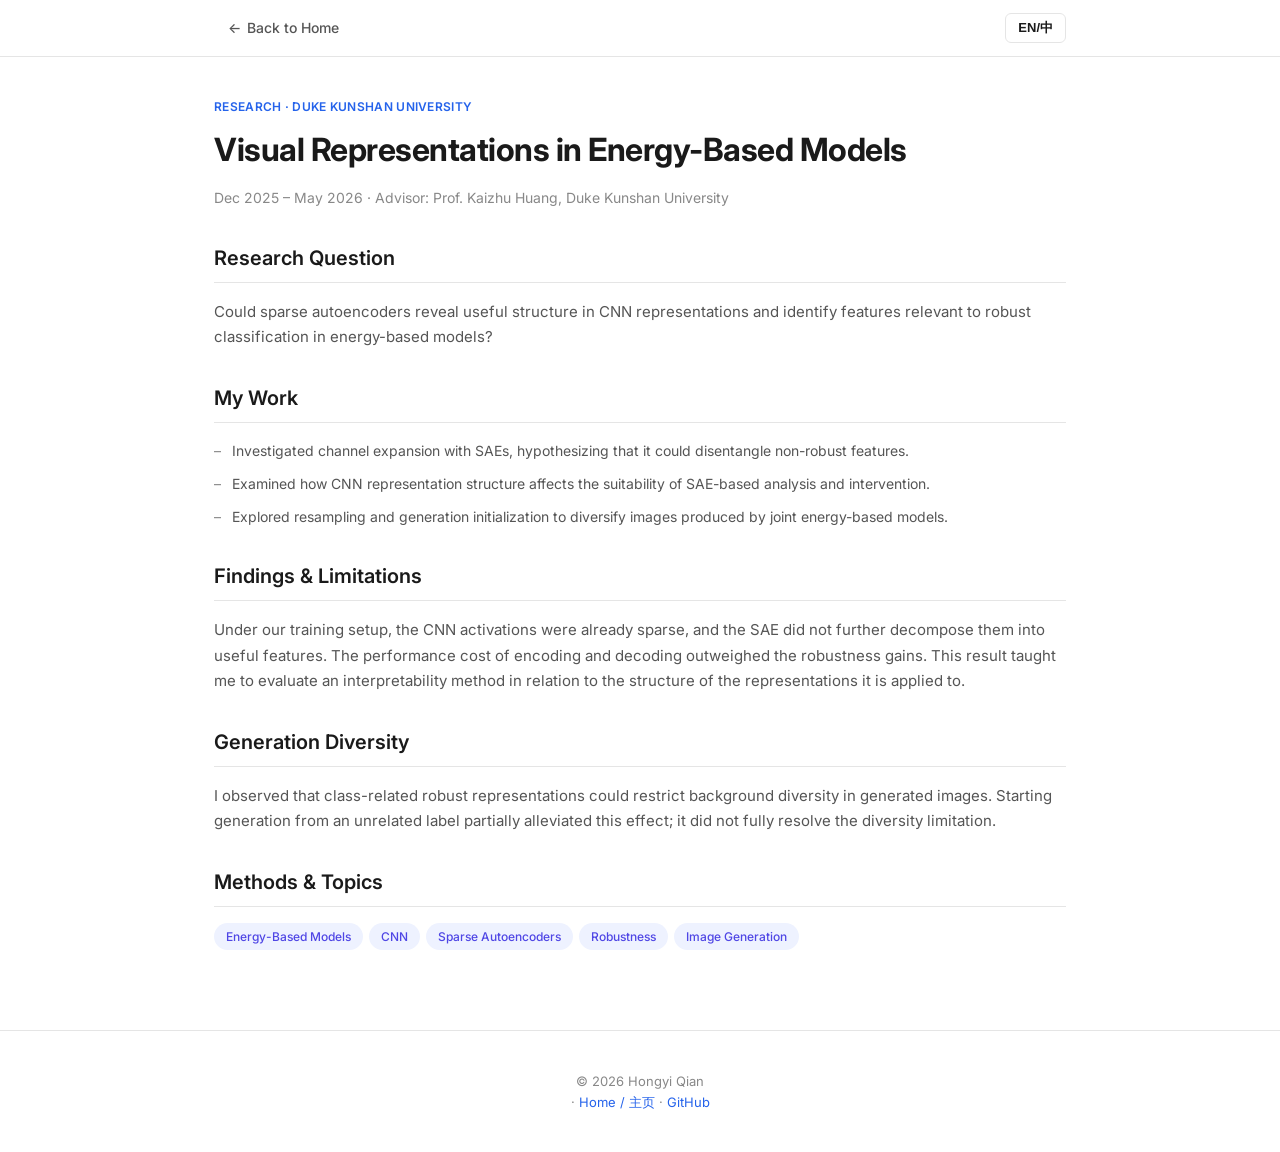
==== project-energy.html @ 0327f88a "Update bilingual research portfolio from SOP and CV" ====
<!DOCTYPE html>
<html lang="en">
<head>
  <meta charset="UTF-8">
  <meta name="viewport" content="width=device-width, initial-scale=1.0">
  <title>Visual Representations in Energy-Based Models | Hongyi Qian</title>
  <meta name="description" content="Exploring SAE channel expansion for robust classification and background diversity in energy-based image generation.">
  <link rel="preconnect" href="https://fonts.googleapis.com">
  <link rel="preconnect" href="https://fonts.gstatic.com" crossorigin>
  <link href="https://fonts.googleapis.com/css2?family=Inter:wght@400;500;600;700&display=swap" rel="stylesheet">
  <style>
    :root {
      --text: #1a1a1a;
      --text-secondary: #555;
      --text-muted: #888;
      --accent: #2563eb;
      --border: #e5e5e5;
      --bg: #ffffff;
      --bg-secondary: #f8f9fa;
      --tag-bg: #eef2ff;
      --tag-text: #4f46e5;
    }

    * { margin: 0; padding: 0; box-sizing: border-box; }

    body {
      font-family: 'Inter', -apple-system, BlinkMacSystemFont, sans-serif;
      background: var(--bg);
      color: var(--text);
      line-height: 1.6;
      font-size: 15px;
    }

    a { color: var(--accent); text-decoration: none; }
    a:hover { text-decoration: underline; }

    .lang-en, .lang-zh { display: none; }
    body[lang="en"] .lang-en { display: block; }
    body[lang="zh"] .lang-zh { display: block; }

    .lang-toggle {
      font-size: 13px;
      font-weight: 600;
      padding: 5px 12px;
      border-radius: 6px;
      border: 1px solid var(--border);
      background: var(--bg);
      color: var(--text);
      cursor: pointer;
      transition: all 0.2s;
    }

    .lang-toggle:hover { background: var(--bg-secondary); border-color: #ccc; }

    nav {
      position: sticky;
      top: 0;
      background: rgba(255, 255, 255, 0.95);
      backdrop-filter: blur(8px);
      border-bottom: 1px solid var(--border);
      z-index: 100;
    }

    .nav-container {
      max-width: 900px;
      margin: 0 auto;
      padding: 0 24px;
      display: flex;
      align-items: center;
      justify-content: space-between;
      height: 56px;
    }

    .back-link {
      font-size: 14px;
      font-weight: 500;
      color: var(--text-secondary);
      display: inline-flex;
      align-items: center;
      gap: 6px;
      padding: 6px 14px;
      border-radius: 6px;
      transition: all 0.2s;
    }

    .back-link:hover { background: var(--bg-secondary); color: var(--text); text-decoration: none; }

    .container {
      max-width: 900px;
      margin: 0 auto;
      padding: 40px 24px;
    }

    .project-header { margin-bottom: 32px; }

    .project-label {
      font-size: 12px;
      font-weight: 600;
      text-transform: uppercase;
      letter-spacing: 0.3px;
      color: var(--accent);
      margin-bottom: 8px;
    }

    h1 {
      font-size: 32px;
      font-weight: 700;
      letter-spacing: -0.5px;
      margin-bottom: 12px;
    }

    .project-meta {
      font-size: 14px;
      color: var(--text-muted);
      margin-bottom: 16px;
    }

    .github-btn {
      display: inline-flex;
      align-items: center;
      gap: 8px;
      background: var(--text);
      color: var(--bg);
      padding: 10px 20px;
      border-radius: 8px;
      font-size: 14px;
      font-weight: 500;
      transition: opacity 0.2s;
    }

    .github-btn:hover { opacity: 0.85; text-decoration: none; }

    .github-btn svg { width: 16px; height: 16px; fill: currentColor; }

    h2 {
      font-size: 20px;
      font-weight: 600;
      margin: 32px 0 16px;
      padding-bottom: 8px;
      border-bottom: 1px solid var(--border);
    }

    p {
      font-size: 15px;
      color: var(--text-secondary);
      line-height: 1.7;
      margin-bottom: 16px;
    }

    ul {
      list-style: none;
      padding: 0;
      margin-bottom: 20px;
    }

    ul li {
      position: relative;
      padding-left: 18px;
      margin-bottom: 10px;
      font-size: 14px;
      color: var(--text-secondary);
      line-height: 1.65;
    }

    ul li::before {
      content: "\2013";
      position: absolute;
      left: 0;
      color: var(--text-muted);
    }

    .tags {
      display: flex;
      flex-wrap: wrap;
      gap: 6px;
      margin-top: 8px;
    }

    .tag {
      font-size: 12px;
      font-weight: 500;
      padding: 4px 12px;
      border-radius: 100px;
      background: var(--tag-bg);
      color: var(--tag-text);
    }

    .highlight-box {
      background: var(--bg-secondary);
      border-radius: 10px;
      padding: 20px 24px;
      margin: 20px 0;
      border-left: 3px solid var(--accent);
    }

    .highlight-box p { margin: 0; font-size: 14px; }
    .highlight-box strong { color: var(--text); }

    footer {
      text-align: center;
      padding: 40px 24px;
      border-top: 1px solid var(--border);
      font-size: 13px;
      color: var(--text-muted);
      margin-top: 40px;
    }

    @media (max-width: 640px) {
      h1 { font-size: 26px; }
      .nav-container { padding: 0 16px; }
    }
  </style>
</head>
<body lang="en">

  <nav>
    <div class="nav-container">
      <a href="index.html" class="back-link">&larr; <span class="lang-en">Back to Home</span><span class="lang-zh">返回主页</span></a>
      <button class="lang-toggle" onclick="toggleLang()" title="Switch language">
        <span class="lang-en">EN/中</span><span class="lang-zh">中/EN</span>
      </button>
    </div>
  </nav>

  <main class="container">
    <div class="lang-en"><div class="project-header"><div class="project-label">Research · Duke Kunshan University</div><h1>Visual Representations in Energy-Based Models</h1><div class="project-meta">Dec 2025 – May 2026 · Advisor: Prof. Kaizhu Huang, Duke Kunshan University</div></div>
<h2>Research Question</h2><p>Could sparse autoencoders reveal useful structure in CNN representations and identify features relevant to robust classification in energy-based models?</p>
<h2>My Work</h2><ul><li>Investigated channel expansion with SAEs, hypothesizing that it could disentangle non-robust features.</li><li>Examined how CNN representation structure affects the suitability of SAE-based analysis and intervention.</li><li>Explored resampling and generation initialization to diversify images produced by joint energy-based models.</li></ul>
<h2>Findings &amp; Limitations</h2><p>Under our training setup, the CNN activations were already sparse, and the SAE did not further decompose them into useful features. The performance cost of encoding and decoding outweighed the robustness gains. This result taught me to evaluate an interpretability method in relation to the structure of the representations it is applied to.</p>
<h2>Generation Diversity</h2><p>I observed that class-related robust representations could restrict background diversity in generated images. Starting generation from an unrelated label partially alleviated this effect; it did not fully resolve the diversity limitation.</p>
<h2>Methods &amp; Topics</h2><div class="tags"><span class="tag">Energy-Based Models</span><span class="tag">CNN</span><span class="tag">Sparse Autoencoders</span><span class="tag">Robustness</span><span class="tag">Image Generation</span></div>
    </div>
    <div class="lang-zh"><div class="project-header"><div class="project-label">研究项目 · 昆山杜克大学</div><h1>能量模型中的视觉表征</h1><div class="project-meta">2025年12月 – 2026年5月 · 导师：Kaizhu Huang 教授，昆山杜克大学</div></div>
<h2>研究问题</h2><p>稀疏自编码器能否揭示 CNN 表征中的有效结构，并找到与能量模型鲁棒分类相关的特征？</p>
<h2>我的工作</h2><ul><li>研究通过 SAE 扩展通道维度，检验其能否解耦非鲁棒特征的假设。</li><li>考察 CNN 表征结构如何影响 SAE 分析与干预的适用性。</li><li>探索重采样和生成初始化方法，提高联合能量模型生成图像的多样性。</li></ul>
<h2>发现与局限</h2><p>在本实验设置下，CNN 激活已经较为稀疏，SAE 未能进一步分解出有用特征，编解码的性能代价也超过了鲁棒性收益。这一结果促使我结合表征自身的结构，判断可解释性方法是否适用。</p>
<h2>生成多样性</h2><p>我观察到，与类别相关的鲁棒表征可能限制生成图像的背景多样性。从无关类别开始生成，可以部分缓解这一现象，但没有完全解决多样性受限的问题。</p>
<h2>方法与主题</h2><div class="tags"><span class="tag">Energy-Based Models</span><span class="tag">CNN</span><span class="tag">Sparse Autoencoders</span><span class="tag">Robustness</span><span class="tag">Image Generation</span></div>
    </div>
  </main>

  <footer>
    <span class="lang-en">&copy; 2026 Hongyi Qian</span>
    <span class="lang-zh">&copy; 2026 钱弘毅</span>
    &middot; <a href="index.html">Home / 主页</a> &middot;
    <a href="https://github.com/MaverickBeta" target="_blank">GitHub</a>
  </footer>

  <script>
    (function() {
      var saved = localStorage.getItem('lang');
      document.body.setAttribute('lang', saved === 'zh' ? 'zh' : 'en');
      document.documentElement.setAttribute('lang', saved === 'zh' ? 'zh-CN' : 'en');
    })();
    function toggleLang() {
      var current = document.body.getAttribute('lang');
      var next = current === 'en' ? 'zh' : 'en';
      document.body.setAttribute('lang', next);
      document.documentElement.setAttribute('lang', next === 'zh' ? 'zh-CN' : 'en');
      localStorage.setItem('lang', next);
    }
  </script>

</body>
</html>
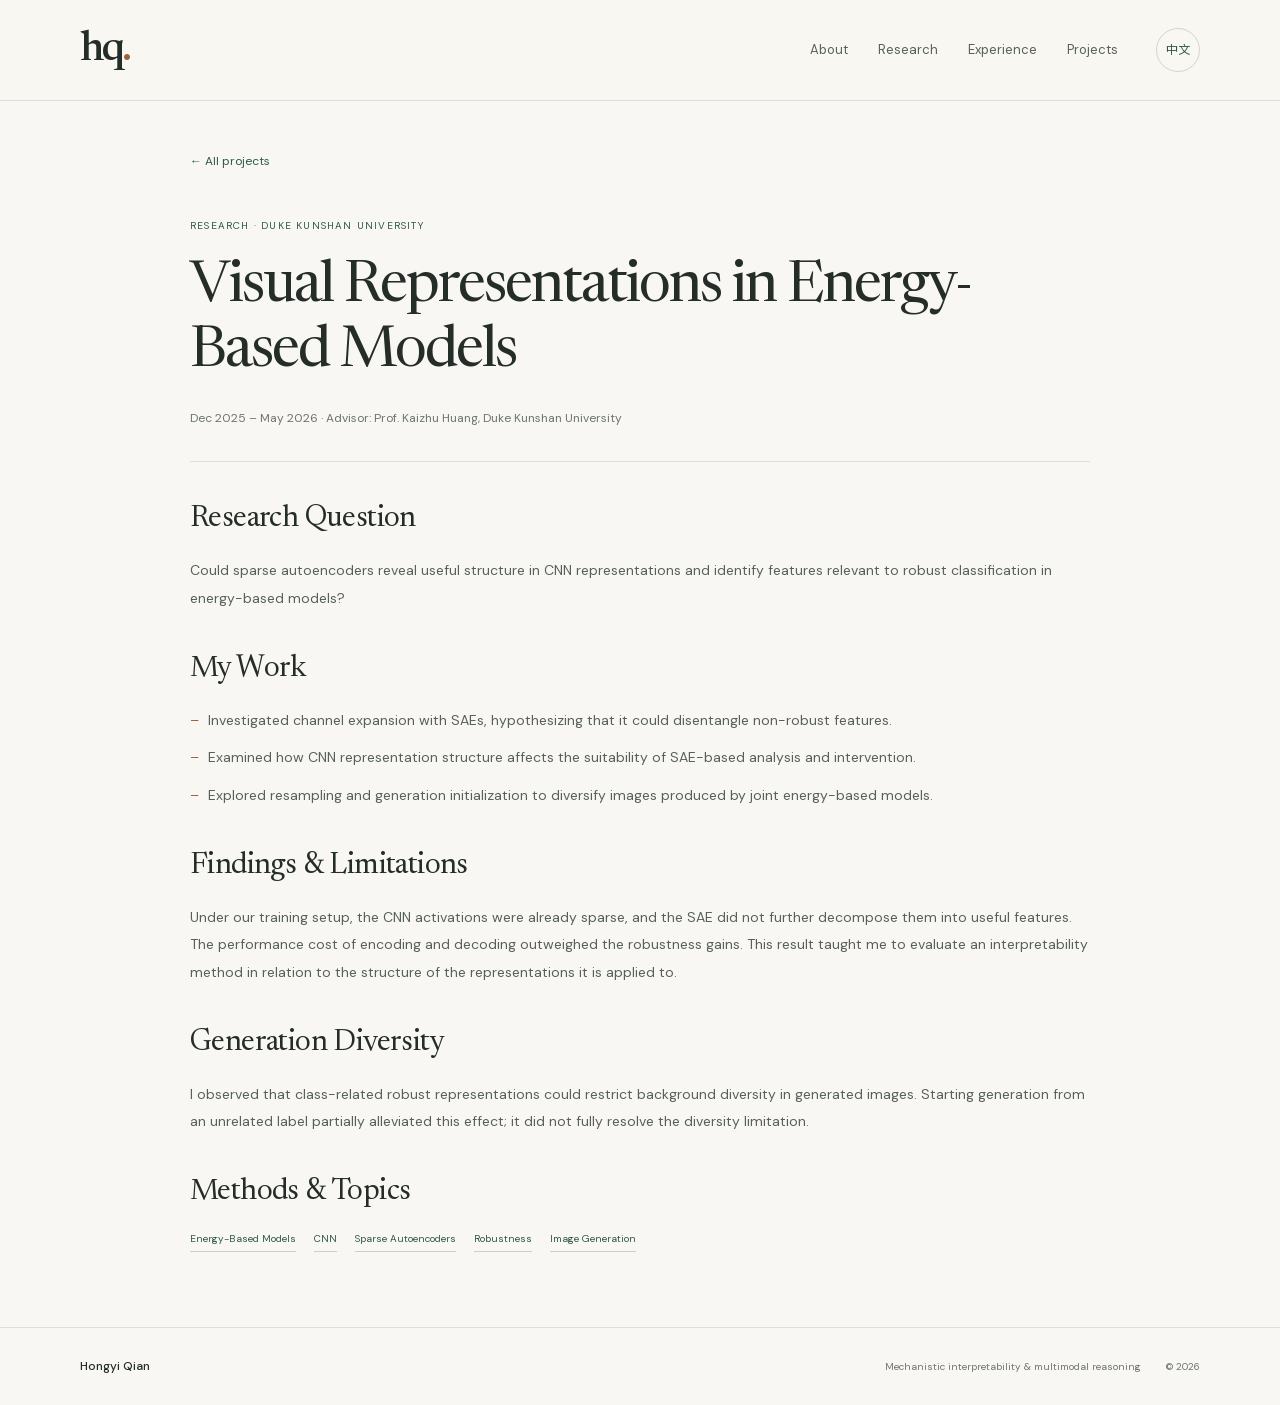
==== commit 7f722c13: "Redesign portfolio typography and move projects to dedicated page" ====
--- a/project-energy.html
+++ b/project-energy.html
@@ -3,263 +3,81 @@
 <head>
   <meta charset="UTF-8">
   <meta name="viewport" content="width=device-width, initial-scale=1.0">
+  <meta name="theme-color" content="#f8f7f3">
   <title>Visual Representations in Energy-Based Models | Hongyi Qian</title>
   <meta name="description" content="Exploring SAE channel expansion for robust classification and background diversity in energy-based image generation.">
-  <link rel="preconnect" href="https://fonts.googleapis.com">
-  <link rel="preconnect" href="https://fonts.gstatic.com" crossorigin>
-  <link href="https://fonts.googleapis.com/css2?family=Inter:wght@400;500;600;700&display=swap" rel="stylesheet">
-  <style>
-    :root {
-      --text: #1a1a1a;
-      --text-secondary: #555;
-      --text-muted: #888;
-      --accent: #2563eb;
-      --border: #e5e5e5;
-      --bg: #ffffff;
-      --bg-secondary: #f8f9fa;
-      --tag-bg: #eef2ff;
-      --tag-text: #4f46e5;
-    }
-
-    * { margin: 0; padding: 0; box-sizing: border-box; }
-
-    body {
-      font-family: 'Inter', -apple-system, BlinkMacSystemFont, sans-serif;
-      background: var(--bg);
-      color: var(--text);
-      line-height: 1.6;
-      font-size: 15px;
-    }
-
-    a { color: var(--accent); text-decoration: none; }
-    a:hover { text-decoration: underline; }
-
-    .lang-en, .lang-zh { display: none; }
-    body[lang="en"] .lang-en { display: block; }
-    body[lang="zh"] .lang-zh { display: block; }
-
-    .lang-toggle {
-      font-size: 13px;
-      font-weight: 600;
-      padding: 5px 12px;
-      border-radius: 6px;
-      border: 1px solid var(--border);
-      background: var(--bg);
-      color: var(--text);
-      cursor: pointer;
-      transition: all 0.2s;
-    }
-
-    .lang-toggle:hover { background: var(--bg-secondary); border-color: #ccc; }
-
-    nav {
-      position: sticky;
-      top: 0;
-      background: rgba(255, 255, 255, 0.95);
-      backdrop-filter: blur(8px);
-      border-bottom: 1px solid var(--border);
-      z-index: 100;
-    }
-
-    .nav-container {
-      max-width: 900px;
-      margin: 0 auto;
-      padding: 0 24px;
-      display: flex;
-      align-items: center;
-      justify-content: space-between;
-      height: 56px;
-    }
-
-    .back-link {
-      font-size: 14px;
-      font-weight: 500;
-      color: var(--text-secondary);
-      display: inline-flex;
-      align-items: center;
-      gap: 6px;
-      padding: 6px 14px;
-      border-radius: 6px;
-      transition: all 0.2s;
-    }
-
-    .back-link:hover { background: var(--bg-secondary); color: var(--text); text-decoration: none; }
-
-    .container {
-      max-width: 900px;
-      margin: 0 auto;
-      padding: 40px 24px;
-    }
-
-    .project-header { margin-bottom: 32px; }
-
-    .project-label {
-      font-size: 12px;
-      font-weight: 600;
-      text-transform: uppercase;
-      letter-spacing: 0.3px;
-      color: var(--accent);
-      margin-bottom: 8px;
-    }
-
-    h1 {
-      font-size: 32px;
-      font-weight: 700;
-      letter-spacing: -0.5px;
-      margin-bottom: 12px;
-    }
-
-    .project-meta {
-      font-size: 14px;
-      color: var(--text-muted);
-      margin-bottom: 16px;
-    }
-
-    .github-btn {
-      display: inline-flex;
-      align-items: center;
-      gap: 8px;
-      background: var(--text);
-      color: var(--bg);
-      padding: 10px 20px;
-      border-radius: 8px;
-      font-size: 14px;
-      font-weight: 500;
-      transition: opacity 0.2s;
-    }
-
-    .github-btn:hover { opacity: 0.85; text-decoration: none; }
-
-    .github-btn svg { width: 16px; height: 16px; fill: currentColor; }
-
-    h2 {
-      font-size: 20px;
-      font-weight: 600;
-      margin: 32px 0 16px;
-      padding-bottom: 8px;
-      border-bottom: 1px solid var(--border);
-    }
-
-    p {
-      font-size: 15px;
-      color: var(--text-secondary);
-      line-height: 1.7;
-      margin-bottom: 16px;
-    }
-
-    ul {
-      list-style: none;
-      padding: 0;
-      margin-bottom: 20px;
-    }
-
-    ul li {
-      position: relative;
-      padding-left: 18px;
-      margin-bottom: 10px;
-      font-size: 14px;
-      color: var(--text-secondary);
-      line-height: 1.65;
-    }
-
-    ul li::before {
-      content: "\2013";
-      position: absolute;
-      left: 0;
-      color: var(--text-muted);
-    }
-
-    .tags {
-      display: flex;
-      flex-wrap: wrap;
-      gap: 6px;
-      margin-top: 8px;
-    }
-
-    .tag {
-      font-size: 12px;
-      font-weight: 500;
-      padding: 4px 12px;
-      border-radius: 100px;
-      background: var(--tag-bg);
-      color: var(--tag-text);
-    }
-
-    .highlight-box {
-      background: var(--bg-secondary);
-      border-radius: 10px;
-      padding: 20px 24px;
-      margin: 20px 0;
-      border-left: 3px solid var(--accent);
-    }
-
-    .highlight-box p { margin: 0; font-size: 14px; }
-    .highlight-box strong { color: var(--text); }
-
-    footer {
-      text-align: center;
-      padding: 40px 24px;
-      border-top: 1px solid var(--border);
-      font-size: 13px;
-      color: var(--text-muted);
-      margin-top: 40px;
-    }
-
-    @media (max-width: 640px) {
-      h1 { font-size: 26px; }
-      .nav-container { padding: 0 16px; }
-    }
-  </style>
+  <link rel="preload" href="assets/fonts/newsreader.woff2" as="font" type="font/woff2" crossorigin>
+  <link rel="preload" href="assets/fonts/dm-sans.woff2" as="font" type="font/woff2" crossorigin>
+  <link rel="stylesheet" href="site.css">
+  <script src="site.js" defer></script>
 </head>
-<body lang="en">
-
-  <nav>
-    <div class="nav-container">
-      <a href="index.html" class="back-link">&larr; <span class="lang-en">Back to Home</span><span class="lang-zh">返回主页</span></a>
-      <button class="lang-toggle" onclick="toggleLang()" title="Switch language">
-        <span class="lang-en">EN/中</span><span class="lang-zh">中/EN</span>
-      </button>
+<body lang="en" class="detail-page"><header class="site-header">
+  <nav class="nav-container" aria-label="Main navigation">
+    <a class="wordmark" href="index.html" aria-label="Hongyi Qian home">hq<span class="wordmark-dot">.</span></a>
+    <div class="nav-right">
+      <div class="nav-links">
+        <a href="index.html#main"><span class="lang-en">About</span><span class="lang-zh">关于</span></a>
+        <a href="index.html#research"><span class="lang-en">Research</span><span class="lang-zh">研究</span></a>
+        <a href="index.html#experience"><span class="lang-en">Experience</span><span class="lang-zh">经历</span></a>
+        <a href="projects.html"><span class="lang-en">Projects</span><span class="lang-zh">项目</span></a>
+      </div>
+      <button class="lang-toggle" type="button" aria-label="Switch to Chinese"><span class="lang-en">中文</span><span class="lang-zh">EN</span></button>
     </div>
   </nav>
-
-  <main class="container">
-    <div class="lang-en"><div class="project-header"><div class="project-label">Research · Duke Kunshan University</div><h1>Visual Representations in Energy-Based Models</h1><div class="project-meta">Dec 2025 – May 2026 · Advisor: Prof. Kaizhu Huang, Duke Kunshan University</div></div>
-<h2>Research Question</h2><p>Could sparse autoencoders reveal useful structure in CNN representations and identify features relevant to robust classification in energy-based models?</p>
-<h2>My Work</h2><ul><li>Investigated channel expansion with SAEs, hypothesizing that it could disentangle non-robust features.</li><li>Examined how CNN representation structure affects the suitability of SAE-based analysis and intervention.</li><li>Explored resampling and generation initialization to diversify images produced by joint energy-based models.</li></ul>
-<h2>Findings &amp; Limitations</h2><p>Under our training setup, the CNN activations were already sparse, and the SAE did not further decompose them into useful features. The performance cost of encoding and decoding outweighed the robustness gains. This result taught me to evaluate an interpretability method in relation to the structure of the representations it is applied to.</p>
-<h2>Generation Diversity</h2><p>I observed that class-related robust representations could restrict background diversity in generated images. Starting generation from an unrelated label partially alleviated this effect; it did not fully resolve the diversity limitation.</p>
-<h2>Methods &amp; Topics</h2><div class="tags"><span class="tag">Energy-Based Models</span><span class="tag">CNN</span><span class="tag">Sparse Autoencoders</span><span class="tag">Robustness</span><span class="tag">Image Generation</span></div>
+</header><main class="container project-detail page-width">
+    <a href="projects.html" class="back-link">← <span class="lang-en">All projects</span><span class="lang-zh">全部项目</span></a><div class="lang-en">
+<div class="project-header">
+<div class="project-label">Research · Duke Kunshan University</div>
+<h1>Visual Representations in Energy-Based Models</h1>
+<div class="project-meta">Dec 2025 – May 2026 · Advisor: Prof. Kaizhu Huang, Duke Kunshan University</div>
+</div>
+<h2>Research Question</h2>
+<p>Could sparse autoencoders reveal useful structure in CNN representations and identify features relevant to robust classification in energy-based models?</p>
+<h2>My Work</h2>
+<ul>
+<li>Investigated channel expansion with SAEs, hypothesizing that it could disentangle non-robust features.</li>
+<li>Examined how CNN representation structure affects the suitability of SAE-based analysis and intervention.</li>
+<li>Explored resampling and generation initialization to diversify images produced by joint energy-based models.</li>
+</ul>
+<h2>Findings &amp; Limitations</h2>
+<p>Under our training setup, the CNN activations were already sparse, and the SAE did not further decompose them into useful features. The performance cost of encoding and decoding outweighed the robustness gains. This result taught me to evaluate an interpretability method in relation to the structure of the representations it is applied to.</p>
+<h2>Generation Diversity</h2>
+<p>I observed that class-related robust representations could restrict background diversity in generated images. Starting generation from an unrelated label partially alleviated this effect; it did not fully resolve the diversity limitation.</p>
+<h2>Methods &amp; Topics</h2>
+<div class="tags">
+<span class="tag">Energy-Based Models</span><span class="tag">CNN</span><span class="tag">Sparse Autoencoders</span><span class="tag">Robustness</span><span class="tag">Image Generation</span>
+</div>
     </div>
-    <div class="lang-zh"><div class="project-header"><div class="project-label">研究项目 · 昆山杜克大学</div><h1>能量模型中的视觉表征</h1><div class="project-meta">2025年12月 – 2026年5月 · 导师：Kaizhu Huang 教授，昆山杜克大学</div></div>
-<h2>研究问题</h2><p>稀疏自编码器能否揭示 CNN 表征中的有效结构，并找到与能量模型鲁棒分类相关的特征？</p>
-<h2>我的工作</h2><ul><li>研究通过 SAE 扩展通道维度，检验其能否解耦非鲁棒特征的假设。</li><li>考察 CNN 表征结构如何影响 SAE 分析与干预的适用性。</li><li>探索重采样和生成初始化方法，提高联合能量模型生成图像的多样性。</li></ul>
-<h2>发现与局限</h2><p>在本实验设置下，CNN 激活已经较为稀疏，SAE 未能进一步分解出有用特征，编解码的性能代价也超过了鲁棒性收益。这一结果促使我结合表征自身的结构，判断可解释性方法是否适用。</p>
-<h2>生成多样性</h2><p>我观察到，与类别相关的鲁棒表征可能限制生成图像的背景多样性。从无关类别开始生成，可以部分缓解这一现象，但没有完全解决多样性受限的问题。</p>
-<h2>方法与主题</h2><div class="tags"><span class="tag">Energy-Based Models</span><span class="tag">CNN</span><span class="tag">Sparse Autoencoders</span><span class="tag">Robustness</span><span class="tag">Image Generation</span></div>
+    <div class="lang-zh">
+<div class="project-header">
+<div class="project-label">研究项目 · 昆山杜克大学</div>
+<h1>能量模型中的视觉表征</h1>
+<div class="project-meta">2025年12月 – 2026年5月 · 导师：Kaizhu Huang 教授，昆山杜克大学</div>
+</div>
+<h2>研究问题</h2>
+<p>稀疏自编码器能否揭示 CNN 表征中的有效结构，并找到与能量模型鲁棒分类相关的特征？</p>
+<h2>我的工作</h2>
+<ul>
+<li>研究通过 SAE 扩展通道维度，检验其能否解耦非鲁棒特征的假设。</li>
+<li>考察 CNN 表征结构如何影响 SAE 分析与干预的适用性。</li>
+<li>探索重采样和生成初始化方法，提高联合能量模型生成图像的多样性。</li>
+</ul>
+<h2>发现与局限</h2>
+<p>在本实验设置下，CNN 激活已经较为稀疏，SAE 未能进一步分解出有用特征，编解码的性能代价也超过了鲁棒性收益。这一结果促使我结合表征自身的结构，判断可解释性方法是否适用。</p>
+<h2>生成多样性</h2>
+<p>我观察到，与类别相关的鲁棒表征可能限制生成图像的背景多样性。从无关类别开始生成，可以部分缓解这一现象，但没有完全解决多样性受限的问题。</p>
+<h2>方法与主题</h2>
+<div class="tags">
+<span class="tag">Energy-Based Models</span><span class="tag">CNN</span><span class="tag">Sparse Autoencoders</span><span class="tag">Robustness</span><span class="tag">Image Generation</span>
+</div>
     </div>
   </main>
 
-  <footer>
-    <span class="lang-en">&copy; 2026 Hongyi Qian</span>
-    <span class="lang-zh">&copy; 2026 钱弘毅</span>
-    &middot; <a href="index.html">Home / 主页</a> &middot;
-    <a href="https://github.com/MaverickBeta" target="_blank">GitHub</a>
-  </footer>
 
-  <script>
-    (function() {
-      var saved = localStorage.getItem('lang');
-      document.body.setAttribute('lang', saved === 'zh' ? 'zh' : 'en');
-      document.documentElement.setAttribute('lang', saved === 'zh' ? 'zh-CN' : 'en');
-    })();
-    function toggleLang() {
-      var current = document.body.getAttribute('lang');
-      var next = current === 'en' ? 'zh' : 'en';
-      document.body.setAttribute('lang', next);
-      document.documentElement.setAttribute('lang', next === 'zh' ? 'zh-CN' : 'en');
-      localStorage.setItem('lang', next);
-    }
-  </script>
-
+<footer class="site-footer"><div class="footer-inner">
+  <a class="footer-name" href="index.html"><span class="lang-en">Hongyi Qian</span><span class="lang-zh">钱弘毅</span></a>
+  <span class="footer-note"><span class="lang-en">Mechanistic interpretability &amp; multimodal reasoning</span><span class="lang-zh">机制可解释性与多模态推理</span></span>
+  <span class="copyright">&copy; 2026</span>
+</div></footer>
 </body>
 </html>
--- a/site.css
+++ b/site.css
@@ -0,0 +1,295 @@
+@font-face {
+  font-family: 'Newsreader';
+  font-style: normal;
+  font-weight: 400 500;
+  font-display: swap;
+  src: url('assets/fonts/newsreader.woff2') format('woff2');
+}
+
+@font-face {
+  font-family: 'DM Sans';
+  font-style: normal;
+  font-weight: 400 700;
+  font-display: swap;
+  src: url('assets/fonts/dm-sans.woff2') format('woff2');
+}
+
+@font-face {
+  font-family: 'Noto Serif SC';
+  font-style: normal;
+  font-weight: 400 600;
+  font-display: swap;
+  src: url('assets/fonts/noto-serif-sc.woff2') format('woff2');
+  unicode-range: U+2E80-9FFF, U+F900-FAFF, U+FF00-FFEF, U+3000-303F;
+}
+
+@font-face {
+  font-family: 'Noto Sans SC';
+  font-style: normal;
+  font-weight: 400 600;
+  font-display: swap;
+  src: url('assets/fonts/noto-sans-sc.woff2') format('woff2');
+  unicode-range: U+2E80-9FFF, U+F900-FAFF, U+FF00-FFEF, U+3000-303F;
+}
+
+:root {
+  --bg: #f8f7f3;
+  --text: #252d29;
+  --text-secondary: #58605a;
+  --text-muted: #6d756d;
+  --accent: #2e5847;
+  --warm: #9e6044;
+  --border: #dedfd6;
+  --serif: 'Newsreader', 'Noto Serif SC', 'Songti SC', Georgia, serif;
+  --sans: 'DM Sans', 'Noto Sans SC', -apple-system, BlinkMacSystemFont, sans-serif;
+}
+* { box-sizing: border-box; }
+html { scroll-behavior: smooth; }
+body { margin: 0; color: var(--text); background: var(--bg); font: 16px/1.75 var(--sans); -webkit-font-smoothing: antialiased; }
+body[lang="zh"] { line-height: 1.9; }
+::selection { background: #dce5d8; color: #203a2e; }
+a { color: inherit; text-decoration: none; }
+button { font: inherit; }
+a, button { -webkit-tap-highlight-color: transparent; }
+a:focus-visible, button:focus-visible { outline: 2px solid var(--accent); outline-offset: 6px; border-radius: 2px; }
+button { cursor: pointer; }
+h1, h2, h3, h4, p { margin: 0; }
+.lang-en, .lang-zh { display: none; }
+body[lang="en"] .lang-en, body[lang="zh"] .lang-zh { display: revert; }
+.page-width { width: min(1120px, calc(100% - 112px)); margin-inline: auto; }
+.site-header { background: rgba(248,247,243,.96); border-bottom: 1px solid var(--border); }
+.nav-container { width: min(1120px, calc(100% - 112px)); min-height: 100px; margin: auto; display: flex; align-items: center; justify-content: space-between; gap: 32px; }
+.wordmark { font: 500 42px/1 var(--serif); letter-spacing: -3px; padding: 10px 0; }
+.wordmark-dot { color: var(--warm); }
+.nav-right, .nav-links { display: flex; align-items: center; }
+.nav-right { gap: 38px; }
+.nav-links { gap: 30px; }
+.nav-links a { font-size: 13px; color: var(--text-secondary); padding: 10px 0; position: relative; }
+.nav-links a::after { content: ''; position: absolute; height: 1px; background: var(--accent); left: 0; right: 100%; bottom: 4px; transition: right .2s; }
+.nav-links a:hover::after, .nav-links a.active::after { right: 0; }
+.nav-links a:hover, .nav-links a.active { color: var(--accent); }
+.lang-toggle { display: inline-flex; align-items: center; justify-content: center; padding: 0; white-space: nowrap; border: 1px solid #d2d7ca; border-radius: 100%; width: 44px; height: 44px; background: transparent; color: var(--accent); font-size: 12px; transition: background .2s; flex-shrink: 0; }
+.lang-toggle:hover { background: #e9ede3; }
+.eyebrow { display: block; font-size: 10px; line-height: 1.7; letter-spacing: .15em; text-transform: uppercase; font-weight: 600; color: var(--accent); }
+.hero { display: grid; grid-template-columns: minmax(0, 1fr) 250px; gap: 100px; padding-top: 100px; padding-bottom: 100px; }
+.hero h1 { font: 400 clamp(68px, 7.8vw, 112px)/1.05 var(--serif); letter-spacing: -.055em; margin: 26px 0 28px; }
+body[lang="zh"] .hero h1 { font-size: clamp(60px, 6.2vw, 88px); font-weight: 500; letter-spacing: .025em; margin: 30px 0 36px; }
+.name-period { color: var(--warm); }
+.hero-focus { font: 400 34px/1.2 var(--serif); letter-spacing: -.025em; color: var(--accent); }
+body[lang="zh"] .hero-focus { font-size: 28px; line-height: 1.65; letter-spacing: .025em; }
+.hero-description { font-size: 15px; color: var(--text-secondary); max-width: 510px; margin-top: 24px; line-height: 1.9; }
+.contact-links { display: flex; flex-wrap: wrap; gap: 28px; margin-top: 35px; }
+.contact-links a { font-size: 12px; padding-bottom: 5px; border-bottom: 1px solid #c9cec2; }
+.contact-links a > span[aria-hidden] { color: var(--warm); margin-left: 9px; }
+.contact-links a:hover { color: var(--accent); border-color: var(--accent); }
+.hero-aside { padding-top: 8px; }
+.aside-marker { display: block; text-align: right; font-size: 10px; letter-spacing: .15em; color: var(--warm); padding-bottom: 31px; border-bottom: 1px solid var(--border); }
+.education-block { padding-top: 25px; }
+.institution { font: 400 26px/1.2 var(--serif); letter-spacing: -.025em; margin-top: 18px; }
+body[lang="zh"] .institution { font-size: 23px; line-height: 1.6; letter-spacing: 0; }
+.degree { font-size: 11px; margin-top: 7px; color: var(--text-secondary); }
+.second-institution { margin-top: 25px; }
+.academic-facts { border-top: 1px solid var(--border); margin-top: 27px; padding-top: 17px; }
+.academic-facts > div { display: flex; justify-content: space-between; gap: 10px; font-size: 11px; margin-bottom: 6px; }
+.academic-facts > div > span { color: var(--text-muted); }
+.academic-facts strong { font-weight: 500; }
+.study-note { margin-top: 19px; color: var(--text-muted); font-size: 11px; line-height: 1.8; }
+.content-section { border-top: 1px solid var(--border); padding-top: 60px; padding-bottom: 68px; scroll-margin-top: 30px; }
+.section-heading { display: flex; align-items: flex-end; justify-content: space-between; gap: 30px; margin-bottom: 40px; }
+.section-heading h2 { font: 400 52px/1.15 var(--serif); letter-spacing: -.035em; margin-top: 14px; }
+body[lang="zh"] .section-heading h2 { font-size: 38px; letter-spacing: .02em; font-weight: 500; }
+.section-note { color: var(--text-muted); font-size: 12px; line-height: 1.65; text-align: right; }
+.research-entry, .experience-entry { display: grid; grid-template-columns: 210px minmax(0, 1fr); gap: 38px; padding: 36px 0; border-top: 1px solid var(--border); }
+.entry-number { font: 400 31px/1 var(--serif); color: var(--warm); }
+.entry-date { font-size: 11px; color: var(--text-muted); margin-top: 12px; }
+.entry-body h3 { font: 400 27px/1.3 var(--serif); letter-spacing: -.015em; }
+body[lang="zh"] .entry-body h3 { font-size: 23px; line-height: 1.55; letter-spacing: 0; font-weight: 500; }
+.entry-affiliation { font-size: 11px; color: var(--accent); margin-top: 10px; }
+.entry-description { color: var(--text-secondary); font-size: 14px; line-height: 1.9; margin-top: 17px; max-width: 740px; }
+.entry-links { display: flex; flex-wrap: wrap; gap: 25px; margin-top: 20px; }
+.text-link { color: var(--accent); font-size: 12px; border-bottom: 1px solid #c3cbbb; padding-bottom: 3px; }
+.text-link span[aria-hidden] { margin-left: 8px; color: var(--warm); }
+.text-link:hover { border-color: var(--accent); }
+.experience-entry { padding: 30px 0; }
+.experience-entry .entry-date { margin: 0 0 11px; }
+.background-grid { display: grid; grid-template-columns: 1fr 1fr 1fr; gap: 60px; border-top: 1px solid var(--border); padding-top: 34px; }
+.small-heading { font-size: 10px; text-transform: uppercase; letter-spacing: .14em; font-weight: 600; color: var(--accent); margin-bottom: 22px; }
+.spaced-heading { margin-top: 32px; }
+.tools-line, .muted-copy { font-size: 12px; line-height: 2; color: var(--text-secondary); }
+.honor-item { font-size: 12px; margin-bottom: 20px; line-height: 1.85; }
+.honor-item strong { font-weight: 500; }
+.honor-item p { color: var(--text-muted); font-size: 11px; margin-top: 3px; }
+.contact-section { padding: 47px 0 60px; border-top: 1px solid var(--border); }
+.email-large { font: 400 clamp(27px, 4vw, 49px)/1.3 var(--serif); letter-spacing: -.025em; display: inline-block; margin-top: 16px; }
+.email-large span { color: var(--warm); display: inline-block; margin-left: 24px; transition: transform .2s; }
+.email-large:hover span { transform: translate(3px,-3px); }
+.site-footer { border-top: 1px solid var(--border); padding: 28px 0; }
+.footer-inner { width: min(1120px, calc(100% - 112px)); margin: auto; display: flex; align-items: center; gap: 25px; font-size: 10px; color: var(--text-muted); }
+.footer-name { color: var(--text); font-weight: 500; font-size: 12px; }
+.footer-note { margin-left: auto; }
+.copyright { white-space: nowrap; }
+
+/* Independent project index */
+.projects-main { padding-top: 82px; padding-bottom: 80px; }
+.page-intro { max-width: 760px; padding-bottom: 60px; }
+.page-intro h1 { font: 400 88px/1.05 var(--serif); letter-spacing: -.045em; margin: 24px 0; }
+body[lang="zh"] .page-intro h1 { font-size: 64px; font-weight: 500; letter-spacing: .02em; }
+.page-lede { font-size: 15px; color: var(--text-secondary); max-width: 560px; }
+.project-collection { margin-top: 24px; margin-bottom: 50px; }
+.collection-heading { color: var(--accent); font-size: 11px; letter-spacing: .13em; text-transform: uppercase; font-weight: 500; margin-bottom: 20px; }
+.project-row { display: grid; grid-template-columns: 64px minmax(0,1fr) 48px; gap: 22px; align-items: start; padding: 30px 0; border-top: 1px solid var(--border); transition: color .2s; }
+.project-index { font: 400 26px/1.3 var(--serif); color: var(--warm); }
+.project-row h3 { font: 400 28px/1.3 var(--serif); letter-spacing: -.01em; }
+body[lang="zh"] .project-row h3 { font-size: 22px; line-height: 1.5; letter-spacing: 0; }
+.project-row p { color: var(--text-secondary); font-size: 13px; margin-top: 10px; max-width: 660px; }
+.project-arrow { font-size: 26px; color: var(--accent); text-align: right; transition: transform .2s; }
+.project-row:hover { color: var(--accent); }
+.project-row:hover .project-arrow { transform: translate(3px,-3px); }
+.back-home { border-top: 1px solid var(--border); padding-top: 24px; }
+
+/* Detail pages share the same type and color system. */
+.project-detail { max-width: 900px; padding: 45px 0 75px; }
+.back-link { font-size: 12px; color: var(--accent); display: inline-block; margin-bottom: 45px; }
+.back-link:hover { text-decoration: underline; text-underline-offset: 4px; }
+.project-header { border-bottom: 1px solid var(--border); padding-bottom: 32px; margin-bottom: 36px; }
+.project-label { color: var(--accent); font-size: 10px; text-transform: uppercase; letter-spacing: .12em; margin-bottom: 20px; }
+.project-detail h1 { font: 400 clamp(38px,4.5vw,62px)/1.13 var(--serif); letter-spacing: -.035em; margin-bottom: 22px; }
+body[lang="zh"] .project-detail h1 { font-size: clamp(30px,3.8vw,46px); letter-spacing: .01em; line-height: 1.45; }
+.project-meta { color: var(--text-muted); font-size: 12px; line-height: 1.9; }
+.github-btn { color: var(--accent); display: inline-flex; align-items: center; gap: 8px; font-size: 12px; padding: 12px 0 0; }
+.github-btn:hover { text-decoration: underline; }
+.github-btn svg { width: 15px; height: 15px; fill: currentColor; }
+.project-detail h2 { font: 400 30px/1.3 var(--serif); letter-spacing: -.02em; margin: 38px 0 18px; }
+body[lang="zh"] .project-detail h2 { font-size: 24px; line-height: 1.6; letter-spacing: 0; }
+.project-detail h3 { font-family: var(--sans); }
+.project-detail p, .project-detail li { font-size: 14px; line-height: 1.95; color: var(--text-secondary); }
+.project-detail p { margin-bottom: 16px; }
+.project-detail ul { list-style: none; padding: 0; margin: 0 0 22px; }
+.project-detail li { padding-left: 18px; position: relative; margin-bottom: 10px; }
+.project-detail li::before { content: '–'; position: absolute; left: 0; color: var(--warm); }
+.project-detail strong { color: var(--text); font-weight: 550; }
+.highlight-box { border-left: 2px solid #b0bdab; padding: 5px 0 5px 22px; margin: 24px 0; }
+.highlight-box p { margin: 0; }
+.tags { display: flex; flex-wrap: wrap; gap: 8px 18px; margin-top: 16px; }
+.tag { color: var(--accent); border-bottom: 1px solid #cbd2c3; font-size: 10px; padding-bottom: 3px; }
+.feature-table { width: 100%; border-collapse: collapse; margin: 20px 0; font-size: 12px; }
+.feature-table th, .feature-table td { text-align: left; padding: 12px 10px; border-bottom: 1px solid var(--border); vertical-align: top; color: var(--text-secondary); }
+.feature-table th { color: var(--accent); font-weight: 500; background: #efefe8; }
+.status-badge { font-size: 10px; color: var(--accent); }
+.team-roles { display: grid; grid-template-columns: repeat(auto-fit,minmax(150px,1fr)); gap: 16px; padding-block: 12px; }
+.team-role { font-size: 11px; color: var(--text-secondary); }
+.team-role strong { font-size: 13px; }
+.badge { display: inline-block; color: var(--accent); border-bottom: 1px solid #cbd2c3; font-size: 11px; padding-bottom: 3px; margin-top: 16px; }
+.deliverables-grid { display: grid; grid-template-columns: repeat(auto-fit,minmax(200px,1fr)); gap: 24px; margin-block: 24px; }
+.deliverable-item { border-top: 1px solid var(--border); padding-top: 15px; }
+.deliverable-item strong { display: block; font-size: 13px; margin-bottom: 6px; }
+.deliverable-item span { color: var(--text-secondary); font-size: 12px; line-height: 1.8; }
+code { font-size: .9em; background: #efefe8; padding: 2px 4px; border-radius: 2px; overflow-wrap: anywhere; }
+
+@media (min-width: 1600px) { .hero { padding-block: 120px; } }
+@media (max-width: 1050px) {
+  .hero { gap: 55px; grid-template-columns: minmax(0,1fr) 220px; }
+  .hero h1 { font-size: 85px; }
+  .hero-focus { font-size: 29px; }
+  .research-entry, .experience-entry { grid-template-columns: 160px minmax(0,1fr); gap: 30px; }
+  .background-grid { gap: 35px; }
+}
+@media (max-width: 760px) {
+  .page-width, .nav-container, .footer-inner { width: calc(100% - 48px); }
+  .nav-container { min-height: 84px; gap: 20px; }
+  .nav-right { gap: 22px; }
+  .nav-links { gap: 18px; }
+  .nav-links a { font-size: 12px; }
+  .hero { padding-top: 65px; padding-bottom: 60px; grid-template-columns: minmax(0,1fr); gap: 48px; }
+  .hero h1 { font-size: clamp(64px, 11vw, 90px); }
+  .hero-aside { display: grid; grid-template-columns: 130px 1fr; gap: 20px; padding-top: 25px; border-top: 1px solid var(--border); }
+  .aside-marker { text-align: left; border: 0; padding: 4px 0 0; }
+  .education-block { padding: 0; }
+  .institution { font-size: 24px; }
+  .institution br { display: none; }
+  .academic-facts { max-width: 300px; }
+  .content-section { padding-top: 42px; padding-bottom: 44px; }
+  .section-heading h2 { font-size: 44px; }
+  .research-entry, .experience-entry { grid-template-columns: 115px minmax(0,1fr); gap: 24px; }
+  .entry-body h3 { font-size: 24px; }
+  .background-grid { grid-template-columns: 1fr 1fr; gap: 38px; }
+  .background-grid > div:last-child { grid-column: 1 / -1; max-width: 430px; }
+  .footer-inner { flex-wrap: wrap; gap: 10px 20px; }
+  .footer-note { order: 3; width: 100%; margin: 0; }
+  .copyright { margin-left: auto; }
+  .projects-main { padding-top: 55px; }
+}
+@media (max-width: 540px) {
+  .nav-container { min-height: 110px; flex-wrap: wrap; gap: 0; padding: 15px 0 12px; }
+  .wordmark { font-size: 36px; padding: 0; }
+  .nav-right { display: contents; }
+  .lang-toggle { width: 36px; height: 36px; order: 1; }
+  .nav-links { order: 2; flex-basis: 100%; justify-content: space-between; gap: 8px; padding-top: 12px; }
+  .nav-links a { padding-block: 6px; font-size: 11px; }
+  .hero { padding-top: 48px; }
+  .hero h1 { font-size: clamp(53px, 12vw, 72px); margin-block: 23px 28px; white-space: nowrap; }
+  body[lang="zh"] .hero h1 { font-size: 58px; margin-block: 25px 28px; }
+  .hero-focus { font-size: 27px; }
+  body[lang="zh"] .hero-focus { font-size: 23px; }
+  .hero-description { font-size: 13px; margin-top: 20px; line-height: 1.9; }
+  .contact-links { gap: 20px; margin-top: 26px; }
+  .contact-links a { font-size: 11px; }
+  .hero-aside { grid-template-columns: minmax(0,1fr); gap: 15px; }
+  .aside-marker { display: none; }
+  .education-block { display: grid; grid-template-columns: minmax(0,1fr) minmax(0,1fr); gap: 0 20px; }
+  .education-block > .eyebrow { grid-column: 1 / -1; }
+  .institution { grid-column: 1; font-size: 21px; }
+  body[lang="zh"] .institution { font-size: 19px; }
+  .degree { grid-column: 1; font-size: 10px; }
+  .second-institution { margin-top: 18px; }
+  .academic-facts { grid-column: 2; grid-row: 2 / 5; align-self: start; margin-top: 20px; padding-top: 0; border: 0; }
+  .academic-facts > div { display: block; margin-bottom: 16px; font-size: 10px; }
+  .academic-facts strong { display: block; font-size: 13px; margin-top: 3px; }
+  .study-note { grid-column: 2; grid-row: 5 / 7; margin-top: 0; font-size: 9px; }
+  .section-heading { margin-bottom: 28px; }
+  .section-heading h2 { font-size: 40px; }
+  body[lang="zh"] .section-heading h2 { font-size: 31px; }
+  .section-note { font-size: 10px; }
+  .eyebrow { font-size: 9px; letter-spacing: .12em; }
+  .research-entry, .experience-entry { grid-template-columns: minmax(0,1fr); gap: 20px; padding: 27px 0; }
+  .entry-meta { display: flex; align-items: center; justify-content: space-between; gap: 15px; }
+  .entry-number { font-size: 25px; }
+  .entry-date, .experience-entry .entry-date { margin: 0; font-size: 10px; }
+  .experience-entry .entry-meta .eyebrow { font-size: 8px; }
+  .entry-body h3 { font-size: 25px; line-height: 1.3; }
+  body[lang="zh"] .entry-body h3 { font-size: 21px; }
+  .entry-affiliation { font-size: 10px; }
+  .entry-description { font-size: 13px; margin-top: 14px; }
+  .entry-links { gap: 18px; }
+  .text-link { font-size: 11px; }
+  .background-grid { grid-template-columns: 1fr; gap: 30px; }
+  .background-grid > div:last-child { grid-column: auto; }
+  .small-heading { margin-bottom: 16px; }
+  .spaced-heading { margin-top: 23px; }
+  .contact-section { padding-block: 36px 44px; }
+  .email-large { font-size: clamp(24px,6vw,32px); }
+  .email-large span { margin-left: 10px; }
+  .footer-note { font-size: 9px; }
+  .page-intro { padding-bottom: 28px; }
+  .page-intro h1 { font-size: 68px; }
+  body[lang="zh"] .page-intro h1 { font-size: 52px; }
+  .page-lede { font-size: 13px; }
+  .project-row { grid-template-columns: 28px minmax(0,1fr) 20px; gap: 12px; padding: 25px 0; }
+  .project-row h3 { font-size: 25px; }
+  body[lang="zh"] .project-row h3 { font-size: 21px; }
+  .project-row p { font-size: 12px; }
+  .project-index, .project-arrow { font-size: 21px; }
+  .project-detail { padding-top: 30px; }
+  .back-link { margin-bottom: 32px; }
+  .project-detail h1 { font-size: 38px; }
+  .project-detail h2 { font-size: 27px; }
+  .project-detail p, .project-detail li { font-size: 13px; }
+  .project-meta { font-size: 10px; }
+  .feature-table { table-layout: fixed; font-size: 10px; }
+  .feature-table th, .feature-table td { padding: 9px 5px; overflow-wrap: anywhere; }
+  .highlight-box { padding-left: 16px; }
+}
+@media (prefers-reduced-motion: reduce) {
+  html { scroll-behavior: auto; }
+  *, *::before, *::after { transition: none !important; }
+}
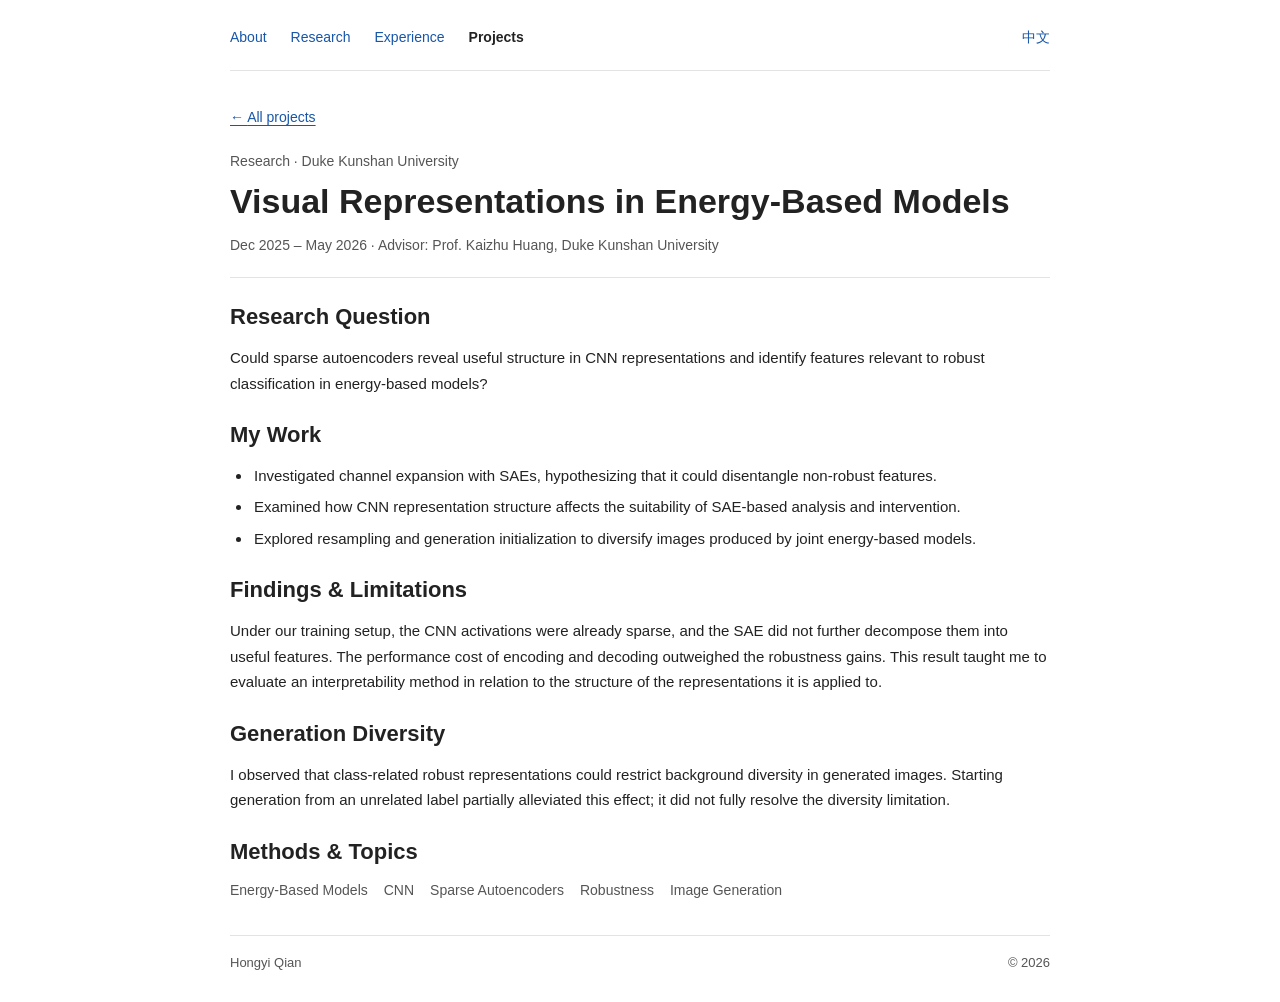
==== commit 84ff5728: "Unify simple styling across portfolio pages" ====
--- a/project-energy.html
+++ b/project-energy.html
@@ -3,28 +3,27 @@
 <head>
   <meta charset="UTF-8">
   <meta name="viewport" content="width=device-width, initial-scale=1.0">
-  <meta name="theme-color" content="#f8f7f3">
+  <meta name="theme-color" content="#ffffff">
   <title>Visual Representations in Energy-Based Models | Hongyi Qian</title>
   <meta name="description" content="Exploring SAE channel expansion for robust classification and background diversity in energy-based image generation.">
-  <link rel="preload" href="assets/fonts/newsreader.woff2" as="font" type="font/woff2" crossorigin>
-  <link rel="preload" href="assets/fonts/dm-sans.woff2" as="font" type="font/woff2" crossorigin>
-  <link rel="stylesheet" href="site.css">
+  <link rel="stylesheet" href="site.css?v=simple-20261105">
   <script src="site.js" defer></script>
 </head>
-<body lang="en" class="detail-page"><header class="site-header">
+<body lang="en" class="detail-page">
+<header class="site-header">
   <nav class="nav-container" aria-label="Main navigation">
-    <a class="wordmark" href="index.html" aria-label="Hongyi Qian home">hq<span class="wordmark-dot">.</span></a>
     <div class="nav-right">
       <div class="nav-links">
         <a href="index.html#main"><span class="lang-en">About</span><span class="lang-zh">关于</span></a>
         <a href="index.html#research"><span class="lang-en">Research</span><span class="lang-zh">研究</span></a>
         <a href="index.html#experience"><span class="lang-en">Experience</span><span class="lang-zh">经历</span></a>
-        <a href="projects.html"><span class="lang-en">Projects</span><span class="lang-zh">项目</span></a>
+        <a href="projects.html" class="active"><span class="lang-en">Projects</span><span class="lang-zh">项目</span></a>
       </div>
       <button class="lang-toggle" type="button" aria-label="Switch to Chinese"><span class="lang-en">中文</span><span class="lang-zh">EN</span></button>
     </div>
   </nav>
-</header><main class="container project-detail page-width">
+</header>
+<main class="container project-detail page-width">
     <a href="projects.html" class="back-link">← <span class="lang-en">All projects</span><span class="lang-zh">全部项目</span></a><div class="lang-en">
 <div class="project-header">
 <div class="project-label">Research · Duke Kunshan University</div>
@@ -76,7 +75,6 @@
 
 <footer class="site-footer"><div class="footer-inner">
   <a class="footer-name" href="index.html"><span class="lang-en">Hongyi Qian</span><span class="lang-zh">钱弘毅</span></a>
-  <span class="footer-note"><span class="lang-en">Mechanistic interpretability &amp; multimodal reasoning</span><span class="lang-zh">机制可解释性与多模态推理</span></span>
   <span class="copyright">&copy; 2026</span>
 </div></footer>
 </body>
--- a/site.css
+++ b/site.css
@@ -1,295 +1,152 @@
-@font-face {
-  font-family: 'Newsreader';
-  font-style: normal;
-  font-weight: 400 500;
-  font-display: swap;
-  src: url('assets/fonts/newsreader.woff2') format('woff2');
+:root {
+  color-scheme: light;
+  --text: #222;
+  --secondary: #555;
+  --link: #1756a9;
+  --border: #e3e3e3;
 }
 
-@font-face {
-  font-family: 'DM Sans';
-  font-style: normal;
-  font-weight: 400 700;
-  font-display: swap;
-  src: url('assets/fonts/dm-sans.woff2') format('woff2');
+* { box-sizing: border-box; }
+body {
+  margin: 0;
+  background: #fff;
+  color: var(--text);
+  font: 16px/1.7 -apple-system, BlinkMacSystemFont, "Segoe UI", Arial, "PingFang SC", "Microsoft YaHei", sans-serif;
+}
+h1, h2, h3, p { margin: 0; }
+h1 { font-size: 34px; font-weight: 600; line-height: 1.3; }
+h2 { font-size: 22px; font-weight: 600; line-height: 1.4; }
+h3 { font-size: 17px; font-weight: 600; line-height: 1.5; }
+a { color: var(--link); text-underline-offset: 3px; overflow-wrap: anywhere; }
+a:hover { text-decoration-thickness: 2px; }
+a:focus-visible, button:focus-visible {
+  outline: 2px solid var(--link);
+  outline-offset: 4px;
+}
+.lang-en, .lang-zh { display: none; }
+body[lang="en"] .lang-en, body[lang="zh"] .lang-zh { display: revert; }
+.page-width, .nav-container, .footer-inner {
+  width: min(820px, calc(100% - 48px));
+  margin-inline: auto;
 }
 
-@font-face {
-  font-family: 'Noto Serif SC';
-  font-style: normal;
-  font-weight: 400 600;
-  font-display: swap;
-  src: url('assets/fonts/noto-serif-sc.woff2') format('woff2');
-  unicode-range: U+2E80-9FFF, U+F900-FAFF, U+FF00-FFEF, U+3000-303F;
+.nav-container { padding: 22px 0 16px; border-bottom: 1px solid var(--border); }
+.nav-right { display: flex; align-items: center; justify-content: space-between; gap: 16px; }
+.nav-links { display: flex; flex-wrap: wrap; gap: 10px 24px; }
+.nav-links a { font-size: 14px; text-decoration: none; }
+.nav-links a:hover { text-decoration: underline; }
+.nav-links .active { color: var(--text); font-weight: 600; }
+.lang-toggle {
+  padding: 4px 0;
+  border: 0;
+  background: transparent;
+  color: var(--link);
+  font: inherit;
+  font-size: 14px;
+  cursor: pointer;
+  white-space: nowrap;
+}
+.lang-toggle:hover { text-decoration: underline; text-underline-offset: 3px; }
+
+.hero { padding-block: 32px 28px; }
+.hero h1 { font-size: 34px; font-weight: 600; line-height: 1.3; margin-bottom: 8px; }
+.profile-meta { font-size: 15px; color: var(--secondary); margin-bottom: 12px; }
+.hero-focus { font-size: 16px; }
+.hero-description { margin-top: 12px; }
+.contact-links { display: flex; flex-wrap: wrap; gap: 8px 22px; margin-top: 16px; }
+.contact-links a { font-size: 15px; }
+
+.content-section { border-top: 1px solid var(--border); padding-block: 24px; scroll-margin-top: 20px; }
+.section-heading { margin-bottom: 16px; }
+.section-heading h2 { font-size: 22px; font-weight: 600; line-height: 1.4; }
+.institution { font-size: 16px; font-weight: 600; }
+.degree { color: var(--secondary); font-size: 15px; }
+.second-institution { margin-top: 12px; }
+.academic-facts { display: flex; flex-wrap: wrap; gap: 4px 24px; margin-top: 12px; font-size: 14px; }
+.academic-facts > div > span { color: var(--secondary); margin-right: 8px; }
+.academic-facts strong { font-weight: 500; }
+.study-note { color: var(--secondary); font-size: 14px; margin-top: 8px; }
+
+.research-entry, .experience-entry { padding-block: 16px; }
+.research-entry:first-child, .experience-entry:first-of-type { padding-top: 0; }
+.research-entry:last-child, .experience-entry:last-child { padding-bottom: 0; }
+.entry-meta { color: var(--secondary); font-size: 13px; margin-bottom: 4px; }
+.entry-body h3 { font-size: 17px; font-weight: 600; line-height: 1.5; }
+.entry-affiliation { color: var(--secondary); font-size: 14px; margin-top: 3px; }
+.entry-description { font-size: 15px; margin-top: 8px; }
+.entry-links { display: flex; flex-wrap: wrap; gap: 6px 22px; margin-top: 8px; }
+.text-link { font-size: 14px; }
+.experience-entry .entry-meta { display: flex; flex-wrap: wrap; gap: 4px 12px; }
+
+.background-grid > div + div { margin-top: 20px; }
+.small-heading { font-size: 16px; font-weight: 600; margin-bottom: 8px; }
+.spaced-heading { margin-top: 20px; }
+.tools-line, .muted-copy { font-size: 15px; }
+.honor-item { font-size: 15px; margin-top: 12px; }
+.honor-item strong { font-weight: 500; }
+.honor-item p { color: var(--secondary); font-size: 14px; }
+.site-footer { padding-bottom: 28px; }
+.footer-inner { display: flex; gap: 16px; border-top: 1px solid var(--border); padding-top: 16px; font-size: 13px; color: var(--secondary); }
+.footer-name { color: var(--secondary); text-decoration: none; }
+.footer-name:hover { text-decoration: underline; }
+.copyright { margin-left: auto; }
+
+@media (max-width: 540px) {
+  .page-width, .nav-container, .footer-inner { width: calc(100% - 32px); }
+  .nav-links { gap: 8px 12px; }
+  .nav-links a, .lang-toggle { font-size: 13px; }
+  .hero { padding-top: 26px; }
+  .hero h1 { font-size: 30px; }
+  .section-heading h2 { font-size: 21px; }
 }
 
-@font-face {
-  font-family: 'Noto Sans SC';
-  font-style: normal;
-  font-weight: 400 600;
-  font-display: swap;
-  src: url('assets/fonts/noto-sans-sc.woff2') format('woff2');
-  unicode-range: U+2E80-9FFF, U+F900-FAFF, U+FF00-FFEF, U+3000-303F;
+/* The project index and detail pages use the same typography as the homepage. */
+.projects-main, .project-detail { padding-block: 32px; }
+.page-intro { margin-bottom: 24px; }
+.page-intro h1 { margin-bottom: 8px; }
+.page-lede { font-size: 16px; }
+.project-collection + .project-collection { margin-top: 28px; }
+.collection-heading { padding-bottom: 12px; border-bottom: 1px solid var(--border); }
+.project-row { display: block; padding-block: 16px; border-bottom: 1px solid var(--border); text-decoration: none; }
+.project-row h3 { text-decoration: underline; text-underline-offset: 3px; }
+.project-row p { color: var(--secondary); font-size: 15px; margin-top: 6px; }
+.project-row:hover h3 { text-decoration-thickness: 2px; }
+.back-home { margin-top: 24px; }
+
+.back-link { display: inline-block; font-size: 14px; margin-bottom: 20px; }
+.project-header { border-bottom: 1px solid var(--border); padding-bottom: 20px; margin-bottom: 20px; }
+.project-label { color: var(--secondary); font-size: 14px; margin-bottom: 6px; }
+.project-detail h1 { margin-bottom: 10px; overflow-wrap: anywhere; }
+.project-meta { color: var(--secondary); font-size: 14px; }
+.github-btn { display: inline-flex; align-items: center; gap: 6px; font-size: 14px; margin-top: 10px; }
+.github-btn svg { width: 14px; height: 14px; flex-shrink: 0; fill: currentColor; }
+.project-detail h2 { margin: 24px 0 12px; }
+.project-detail h3 { margin: 18px 0 8px; }
+.project-detail p, .project-detail li { font-size: 15px; }
+.project-detail p { margin-bottom: 12px; }
+.project-detail ul, .project-detail ol { margin: 0 0 16px; padding-left: 22px; }
+.project-detail li { padding-left: 2px; margin-bottom: 6px; }
+.project-detail strong { font-weight: 600; }
+.highlight-box { margin-block: 16px; }
+.tags { display: flex; flex-wrap: wrap; gap: 6px 16px; }
+.tag, .badge, .status-badge { color: var(--secondary); font-size: 14px; }
+.badge { display: inline-block; margin-top: 6px; }
+.team-roles, .deliverables-grid { margin-block: 12px 20px; }
+.team-role, .deliverable-item { font-size: 15px; margin-top: 12px; }
+.team-role span, .deliverable-item span { color: var(--secondary); font-size: 14px; }
+.deliverable-item strong, .deliverable-item span { display: block; }
+.feature-table { width: 100%; table-layout: fixed; border-collapse: collapse; font-size: 14px; margin-block: 16px; }
+.feature-table th, .feature-table td { text-align: left; vertical-align: top; padding: 10px 8px; border-bottom: 1px solid var(--border); overflow-wrap: anywhere; }
+.feature-table th { font-weight: 600; background: #f6f6f6; }
+.feature-table th:first-child { width: 40%; }
+.feature-table th:last-child { width: 37%; }
+code { font: .9em/1.6 ui-monospace, SFMono-Regular, Consolas, monospace; background: #f5f5f5; padding: 2px 4px; overflow-wrap: anywhere; }
+
+@media (max-width: 540px) {
+  .projects-main, .project-detail { padding-top: 26px; }
+  .page-intro h1, .project-detail h1 { font-size: 30px; }
+  .collection-heading, .project-detail h2 { font-size: 21px; }
+  .feature-table { font-size: 13px; }
+  .feature-table th, .feature-table td { padding: 8px 4px; }
+  .status-badge { font-size: inherit; }
 }
-
-:root {
-  --bg: #f8f7f3;
-  --text: #252d29;
-  --text-secondary: #58605a;
-  --text-muted: #6d756d;
-  --accent: #2e5847;
-  --warm: #9e6044;
-  --border: #dedfd6;
-  --serif: 'Newsreader', 'Noto Serif SC', 'Songti SC', Georgia, serif;
-  --sans: 'DM Sans', 'Noto Sans SC', -apple-system, BlinkMacSystemFont, sans-serif;
-}
-* { box-sizing: border-box; }
-html { scroll-behavior: smooth; }
-body { margin: 0; color: var(--text); background: var(--bg); font: 16px/1.75 var(--sans); -webkit-font-smoothing: antialiased; }
-body[lang="zh"] { line-height: 1.9; }
-::selection { background: #dce5d8; color: #203a2e; }
-a { color: inherit; text-decoration: none; }
-button { font: inherit; }
-a, button { -webkit-tap-highlight-color: transparent; }
-a:focus-visible, button:focus-visible { outline: 2px solid var(--accent); outline-offset: 6px; border-radius: 2px; }
-button { cursor: pointer; }
-h1, h2, h3, h4, p { margin: 0; }
-.lang-en, .lang-zh { display: none; }
-body[lang="en"] .lang-en, body[lang="zh"] .lang-zh { display: revert; }
-.page-width { width: min(1120px, calc(100% - 112px)); margin-inline: auto; }
-.site-header { background: rgba(248,247,243,.96); border-bottom: 1px solid var(--border); }
-.nav-container { width: min(1120px, calc(100% - 112px)); min-height: 100px; margin: auto; display: flex; align-items: center; justify-content: space-between; gap: 32px; }
-.wordmark { font: 500 42px/1 var(--serif); letter-spacing: -3px; padding: 10px 0; }
-.wordmark-dot { color: var(--warm); }
-.nav-right, .nav-links { display: flex; align-items: center; }
-.nav-right { gap: 38px; }
-.nav-links { gap: 30px; }
-.nav-links a { font-size: 13px; color: var(--text-secondary); padding: 10px 0; position: relative; }
-.nav-links a::after { content: ''; position: absolute; height: 1px; background: var(--accent); left: 0; right: 100%; bottom: 4px; transition: right .2s; }
-.nav-links a:hover::after, .nav-links a.active::after { right: 0; }
-.nav-links a:hover, .nav-links a.active { color: var(--accent); }
-.lang-toggle { display: inline-flex; align-items: center; justify-content: center; padding: 0; white-space: nowrap; border: 1px solid #d2d7ca; border-radius: 100%; width: 44px; height: 44px; background: transparent; color: var(--accent); font-size: 12px; transition: background .2s; flex-shrink: 0; }
-.lang-toggle:hover { background: #e9ede3; }
-.eyebrow { display: block; font-size: 10px; line-height: 1.7; letter-spacing: .15em; text-transform: uppercase; font-weight: 600; color: var(--accent); }
-.hero { display: grid; grid-template-columns: minmax(0, 1fr) 250px; gap: 100px; padding-top: 100px; padding-bottom: 100px; }
-.hero h1 { font: 400 clamp(68px, 7.8vw, 112px)/1.05 var(--serif); letter-spacing: -.055em; margin: 26px 0 28px; }
-body[lang="zh"] .hero h1 { font-size: clamp(60px, 6.2vw, 88px); font-weight: 500; letter-spacing: .025em; margin: 30px 0 36px; }
-.name-period { color: var(--warm); }
-.hero-focus { font: 400 34px/1.2 var(--serif); letter-spacing: -.025em; color: var(--accent); }
-body[lang="zh"] .hero-focus { font-size: 28px; line-height: 1.65; letter-spacing: .025em; }
-.hero-description { font-size: 15px; color: var(--text-secondary); max-width: 510px; margin-top: 24px; line-height: 1.9; }
-.contact-links { display: flex; flex-wrap: wrap; gap: 28px; margin-top: 35px; }
-.contact-links a { font-size: 12px; padding-bottom: 5px; border-bottom: 1px solid #c9cec2; }
-.contact-links a > span[aria-hidden] { color: var(--warm); margin-left: 9px; }
-.contact-links a:hover { color: var(--accent); border-color: var(--accent); }
-.hero-aside { padding-top: 8px; }
-.aside-marker { display: block; text-align: right; font-size: 10px; letter-spacing: .15em; color: var(--warm); padding-bottom: 31px; border-bottom: 1px solid var(--border); }
-.education-block { padding-top: 25px; }
-.institution { font: 400 26px/1.2 var(--serif); letter-spacing: -.025em; margin-top: 18px; }
-body[lang="zh"] .institution { font-size: 23px; line-height: 1.6; letter-spacing: 0; }
-.degree { font-size: 11px; margin-top: 7px; color: var(--text-secondary); }
-.second-institution { margin-top: 25px; }
-.academic-facts { border-top: 1px solid var(--border); margin-top: 27px; padding-top: 17px; }
-.academic-facts > div { display: flex; justify-content: space-between; gap: 10px; font-size: 11px; margin-bottom: 6px; }
-.academic-facts > div > span { color: var(--text-muted); }
-.academic-facts strong { font-weight: 500; }
-.study-note { margin-top: 19px; color: var(--text-muted); font-size: 11px; line-height: 1.8; }
-.content-section { border-top: 1px solid var(--border); padding-top: 60px; padding-bottom: 68px; scroll-margin-top: 30px; }
-.section-heading { display: flex; align-items: flex-end; justify-content: space-between; gap: 30px; margin-bottom: 40px; }
-.section-heading h2 { font: 400 52px/1.15 var(--serif); letter-spacing: -.035em; margin-top: 14px; }
-body[lang="zh"] .section-heading h2 { font-size: 38px; letter-spacing: .02em; font-weight: 500; }
-.section-note { color: var(--text-muted); font-size: 12px; line-height: 1.65; text-align: right; }
-.research-entry, .experience-entry { display: grid; grid-template-columns: 210px minmax(0, 1fr); gap: 38px; padding: 36px 0; border-top: 1px solid var(--border); }
-.entry-number { font: 400 31px/1 var(--serif); color: var(--warm); }
-.entry-date { font-size: 11px; color: var(--text-muted); margin-top: 12px; }
-.entry-body h3 { font: 400 27px/1.3 var(--serif); letter-spacing: -.015em; }
-body[lang="zh"] .entry-body h3 { font-size: 23px; line-height: 1.55; letter-spacing: 0; font-weight: 500; }
-.entry-affiliation { font-size: 11px; color: var(--accent); margin-top: 10px; }
-.entry-description { color: var(--text-secondary); font-size: 14px; line-height: 1.9; margin-top: 17px; max-width: 740px; }
-.entry-links { display: flex; flex-wrap: wrap; gap: 25px; margin-top: 20px; }
-.text-link { color: var(--accent); font-size: 12px; border-bottom: 1px solid #c3cbbb; padding-bottom: 3px; }
-.text-link span[aria-hidden] { margin-left: 8px; color: var(--warm); }
-.text-link:hover { border-color: var(--accent); }
-.experience-entry { padding: 30px 0; }
-.experience-entry .entry-date { margin: 0 0 11px; }
-.background-grid { display: grid; grid-template-columns: 1fr 1fr 1fr; gap: 60px; border-top: 1px solid var(--border); padding-top: 34px; }
-.small-heading { font-size: 10px; text-transform: uppercase; letter-spacing: .14em; font-weight: 600; color: var(--accent); margin-bottom: 22px; }
-.spaced-heading { margin-top: 32px; }
-.tools-line, .muted-copy { font-size: 12px; line-height: 2; color: var(--text-secondary); }
-.honor-item { font-size: 12px; margin-bottom: 20px; line-height: 1.85; }
-.honor-item strong { font-weight: 500; }
-.honor-item p { color: var(--text-muted); font-size: 11px; margin-top: 3px; }
-.contact-section { padding: 47px 0 60px; border-top: 1px solid var(--border); }
-.email-large { font: 400 clamp(27px, 4vw, 49px)/1.3 var(--serif); letter-spacing: -.025em; display: inline-block; margin-top: 16px; }
-.email-large span { color: var(--warm); display: inline-block; margin-left: 24px; transition: transform .2s; }
-.email-large:hover span { transform: translate(3px,-3px); }
-.site-footer { border-top: 1px solid var(--border); padding: 28px 0; }
-.footer-inner { width: min(1120px, calc(100% - 112px)); margin: auto; display: flex; align-items: center; gap: 25px; font-size: 10px; color: var(--text-muted); }
-.footer-name { color: var(--text); font-weight: 500; font-size: 12px; }
-.footer-note { margin-left: auto; }
-.copyright { white-space: nowrap; }
-
-/* Independent project index */
-.projects-main { padding-top: 82px; padding-bottom: 80px; }
-.page-intro { max-width: 760px; padding-bottom: 60px; }
-.page-intro h1 { font: 400 88px/1.05 var(--serif); letter-spacing: -.045em; margin: 24px 0; }
-body[lang="zh"] .page-intro h1 { font-size: 64px; font-weight: 500; letter-spacing: .02em; }
-.page-lede { font-size: 15px; color: var(--text-secondary); max-width: 560px; }
-.project-collection { margin-top: 24px; margin-bottom: 50px; }
-.collection-heading { color: var(--accent); font-size: 11px; letter-spacing: .13em; text-transform: uppercase; font-weight: 500; margin-bottom: 20px; }
-.project-row { display: grid; grid-template-columns: 64px minmax(0,1fr) 48px; gap: 22px; align-items: start; padding: 30px 0; border-top: 1px solid var(--border); transition: color .2s; }
-.project-index { font: 400 26px/1.3 var(--serif); color: var(--warm); }
-.project-row h3 { font: 400 28px/1.3 var(--serif); letter-spacing: -.01em; }
-body[lang="zh"] .project-row h3 { font-size: 22px; line-height: 1.5; letter-spacing: 0; }
-.project-row p { color: var(--text-secondary); font-size: 13px; margin-top: 10px; max-width: 660px; }
-.project-arrow { font-size: 26px; color: var(--accent); text-align: right; transition: transform .2s; }
-.project-row:hover { color: var(--accent); }
-.project-row:hover .project-arrow { transform: translate(3px,-3px); }
-.back-home { border-top: 1px solid var(--border); padding-top: 24px; }
-
-/* Detail pages share the same type and color system. */
-.project-detail { max-width: 900px; padding: 45px 0 75px; }
-.back-link { font-size: 12px; color: var(--accent); display: inline-block; margin-bottom: 45px; }
-.back-link:hover { text-decoration: underline; text-underline-offset: 4px; }
-.project-header { border-bottom: 1px solid var(--border); padding-bottom: 32px; margin-bottom: 36px; }
-.project-label { color: var(--accent); font-size: 10px; text-transform: uppercase; letter-spacing: .12em; margin-bottom: 20px; }
-.project-detail h1 { font: 400 clamp(38px,4.5vw,62px)/1.13 var(--serif); letter-spacing: -.035em; margin-bottom: 22px; }
-body[lang="zh"] .project-detail h1 { font-size: clamp(30px,3.8vw,46px); letter-spacing: .01em; line-height: 1.45; }
-.project-meta { color: var(--text-muted); font-size: 12px; line-height: 1.9; }
-.github-btn { color: var(--accent); display: inline-flex; align-items: center; gap: 8px; font-size: 12px; padding: 12px 0 0; }
-.github-btn:hover { text-decoration: underline; }
-.github-btn svg { width: 15px; height: 15px; fill: currentColor; }
-.project-detail h2 { font: 400 30px/1.3 var(--serif); letter-spacing: -.02em; margin: 38px 0 18px; }
-body[lang="zh"] .project-detail h2 { font-size: 24px; line-height: 1.6; letter-spacing: 0; }
-.project-detail h3 { font-family: var(--sans); }
-.project-detail p, .project-detail li { font-size: 14px; line-height: 1.95; color: var(--text-secondary); }
-.project-detail p { margin-bottom: 16px; }
-.project-detail ul { list-style: none; padding: 0; margin: 0 0 22px; }
-.project-detail li { padding-left: 18px; position: relative; margin-bottom: 10px; }
-.project-detail li::before { content: '–'; position: absolute; left: 0; color: var(--warm); }
-.project-detail strong { color: var(--text); font-weight: 550; }
-.highlight-box { border-left: 2px solid #b0bdab; padding: 5px 0 5px 22px; margin: 24px 0; }
-.highlight-box p { margin: 0; }
-.tags { display: flex; flex-wrap: wrap; gap: 8px 18px; margin-top: 16px; }
-.tag { color: var(--accent); border-bottom: 1px solid #cbd2c3; font-size: 10px; padding-bottom: 3px; }
-.feature-table { width: 100%; border-collapse: collapse; margin: 20px 0; font-size: 12px; }
-.feature-table th, .feature-table td { text-align: left; padding: 12px 10px; border-bottom: 1px solid var(--border); vertical-align: top; color: var(--text-secondary); }
-.feature-table th { color: var(--accent); font-weight: 500; background: #efefe8; }
-.status-badge { font-size: 10px; color: var(--accent); }
-.team-roles { display: grid; grid-template-columns: repeat(auto-fit,minmax(150px,1fr)); gap: 16px; padding-block: 12px; }
-.team-role { font-size: 11px; color: var(--text-secondary); }
-.team-role strong { font-size: 13px; }
-.badge { display: inline-block; color: var(--accent); border-bottom: 1px solid #cbd2c3; font-size: 11px; padding-bottom: 3px; margin-top: 16px; }
-.deliverables-grid { display: grid; grid-template-columns: repeat(auto-fit,minmax(200px,1fr)); gap: 24px; margin-block: 24px; }
-.deliverable-item { border-top: 1px solid var(--border); padding-top: 15px; }
-.deliverable-item strong { display: block; font-size: 13px; margin-bottom: 6px; }
-.deliverable-item span { color: var(--text-secondary); font-size: 12px; line-height: 1.8; }
-code { font-size: .9em; background: #efefe8; padding: 2px 4px; border-radius: 2px; overflow-wrap: anywhere; }
-
-@media (min-width: 1600px) { .hero { padding-block: 120px; } }
-@media (max-width: 1050px) {
-  .hero { gap: 55px; grid-template-columns: minmax(0,1fr) 220px; }
-  .hero h1 { font-size: 85px; }
-  .hero-focus { font-size: 29px; }
-  .research-entry, .experience-entry { grid-template-columns: 160px minmax(0,1fr); gap: 30px; }
-  .background-grid { gap: 35px; }
-}
-@media (max-width: 760px) {
-  .page-width, .nav-container, .footer-inner { width: calc(100% - 48px); }
-  .nav-container { min-height: 84px; gap: 20px; }
-  .nav-right { gap: 22px; }
-  .nav-links { gap: 18px; }
-  .nav-links a { font-size: 12px; }
-  .hero { padding-top: 65px; padding-bottom: 60px; grid-template-columns: minmax(0,1fr); gap: 48px; }
-  .hero h1 { font-size: clamp(64px, 11vw, 90px); }
-  .hero-aside { display: grid; grid-template-columns: 130px 1fr; gap: 20px; padding-top: 25px; border-top: 1px solid var(--border); }
-  .aside-marker { text-align: left; border: 0; padding: 4px 0 0; }
-  .education-block { padding: 0; }
-  .institution { font-size: 24px; }
-  .institution br { display: none; }
-  .academic-facts { max-width: 300px; }
-  .content-section { padding-top: 42px; padding-bottom: 44px; }
-  .section-heading h2 { font-size: 44px; }
-  .research-entry, .experience-entry { grid-template-columns: 115px minmax(0,1fr); gap: 24px; }
-  .entry-body h3 { font-size: 24px; }
-  .background-grid { grid-template-columns: 1fr 1fr; gap: 38px; }
-  .background-grid > div:last-child { grid-column: 1 / -1; max-width: 430px; }
-  .footer-inner { flex-wrap: wrap; gap: 10px 20px; }
-  .footer-note { order: 3; width: 100%; margin: 0; }
-  .copyright { margin-left: auto; }
-  .projects-main { padding-top: 55px; }
-}
-@media (max-width: 540px) {
-  .nav-container { min-height: 110px; flex-wrap: wrap; gap: 0; padding: 15px 0 12px; }
-  .wordmark { font-size: 36px; padding: 0; }
-  .nav-right { display: contents; }
-  .lang-toggle { width: 36px; height: 36px; order: 1; }
-  .nav-links { order: 2; flex-basis: 100%; justify-content: space-between; gap: 8px; padding-top: 12px; }
-  .nav-links a { padding-block: 6px; font-size: 11px; }
-  .hero { padding-top: 48px; }
-  .hero h1 { font-size: clamp(53px, 12vw, 72px); margin-block: 23px 28px; white-space: nowrap; }
-  body[lang="zh"] .hero h1 { font-size: 58px; margin-block: 25px 28px; }
-  .hero-focus { font-size: 27px; }
-  body[lang="zh"] .hero-focus { font-size: 23px; }
-  .hero-description { font-size: 13px; margin-top: 20px; line-height: 1.9; }
-  .contact-links { gap: 20px; margin-top: 26px; }
-  .contact-links a { font-size: 11px; }
-  .hero-aside { grid-template-columns: minmax(0,1fr); gap: 15px; }
-  .aside-marker { display: none; }
-  .education-block { display: grid; grid-template-columns: minmax(0,1fr) minmax(0,1fr); gap: 0 20px; }
-  .education-block > .eyebrow { grid-column: 1 / -1; }
-  .institution { grid-column: 1; font-size: 21px; }
-  body[lang="zh"] .institution { font-size: 19px; }
-  .degree { grid-column: 1; font-size: 10px; }
-  .second-institution { margin-top: 18px; }
-  .academic-facts { grid-column: 2; grid-row: 2 / 5; align-self: start; margin-top: 20px; padding-top: 0; border: 0; }
-  .academic-facts > div { display: block; margin-bottom: 16px; font-size: 10px; }
-  .academic-facts strong { display: block; font-size: 13px; margin-top: 3px; }
-  .study-note { grid-column: 2; grid-row: 5 / 7; margin-top: 0; font-size: 9px; }
-  .section-heading { margin-bottom: 28px; }
-  .section-heading h2 { font-size: 40px; }
-  body[lang="zh"] .section-heading h2 { font-size: 31px; }
-  .section-note { font-size: 10px; }
-  .eyebrow { font-size: 9px; letter-spacing: .12em; }
-  .research-entry, .experience-entry { grid-template-columns: minmax(0,1fr); gap: 20px; padding: 27px 0; }
-  .entry-meta { display: flex; align-items: center; justify-content: space-between; gap: 15px; }
-  .entry-number { font-size: 25px; }
-  .entry-date, .experience-entry .entry-date { margin: 0; font-size: 10px; }
-  .experience-entry .entry-meta .eyebrow { font-size: 8px; }
-  .entry-body h3 { font-size: 25px; line-height: 1.3; }
-  body[lang="zh"] .entry-body h3 { font-size: 21px; }
-  .entry-affiliation { font-size: 10px; }
-  .entry-description { font-size: 13px; margin-top: 14px; }
-  .entry-links { gap: 18px; }
-  .text-link { font-size: 11px; }
-  .background-grid { grid-template-columns: 1fr; gap: 30px; }
-  .background-grid > div:last-child { grid-column: auto; }
-  .small-heading { margin-bottom: 16px; }
-  .spaced-heading { margin-top: 23px; }
-  .contact-section { padding-block: 36px 44px; }
-  .email-large { font-size: clamp(24px,6vw,32px); }
-  .email-large span { margin-left: 10px; }
-  .footer-note { font-size: 9px; }
-  .page-intro { padding-bottom: 28px; }
-  .page-intro h1 { font-size: 68px; }
-  body[lang="zh"] .page-intro h1 { font-size: 52px; }
-  .page-lede { font-size: 13px; }
-  .project-row { grid-template-columns: 28px minmax(0,1fr) 20px; gap: 12px; padding: 25px 0; }
-  .project-row h3 { font-size: 25px; }
-  body[lang="zh"] .project-row h3 { font-size: 21px; }
-  .project-row p { font-size: 12px; }
-  .project-index, .project-arrow { font-size: 21px; }
-  .project-detail { padding-top: 30px; }
-  .back-link { margin-bottom: 32px; }
-  .project-detail h1 { font-size: 38px; }
-  .project-detail h2 { font-size: 27px; }
-  .project-detail p, .project-detail li { font-size: 13px; }
-  .project-meta { font-size: 10px; }
-  .feature-table { table-layout: fixed; font-size: 10px; }
-  .feature-table th, .feature-table td { padding: 9px 5px; overflow-wrap: anywhere; }
-  .highlight-box { padding-left: 16px; }
-}
-@media (prefers-reduced-motion: reduce) {
-  html { scroll-behavior: auto; }
-  *, *::before, *::after { transition: none !important; }
-}
